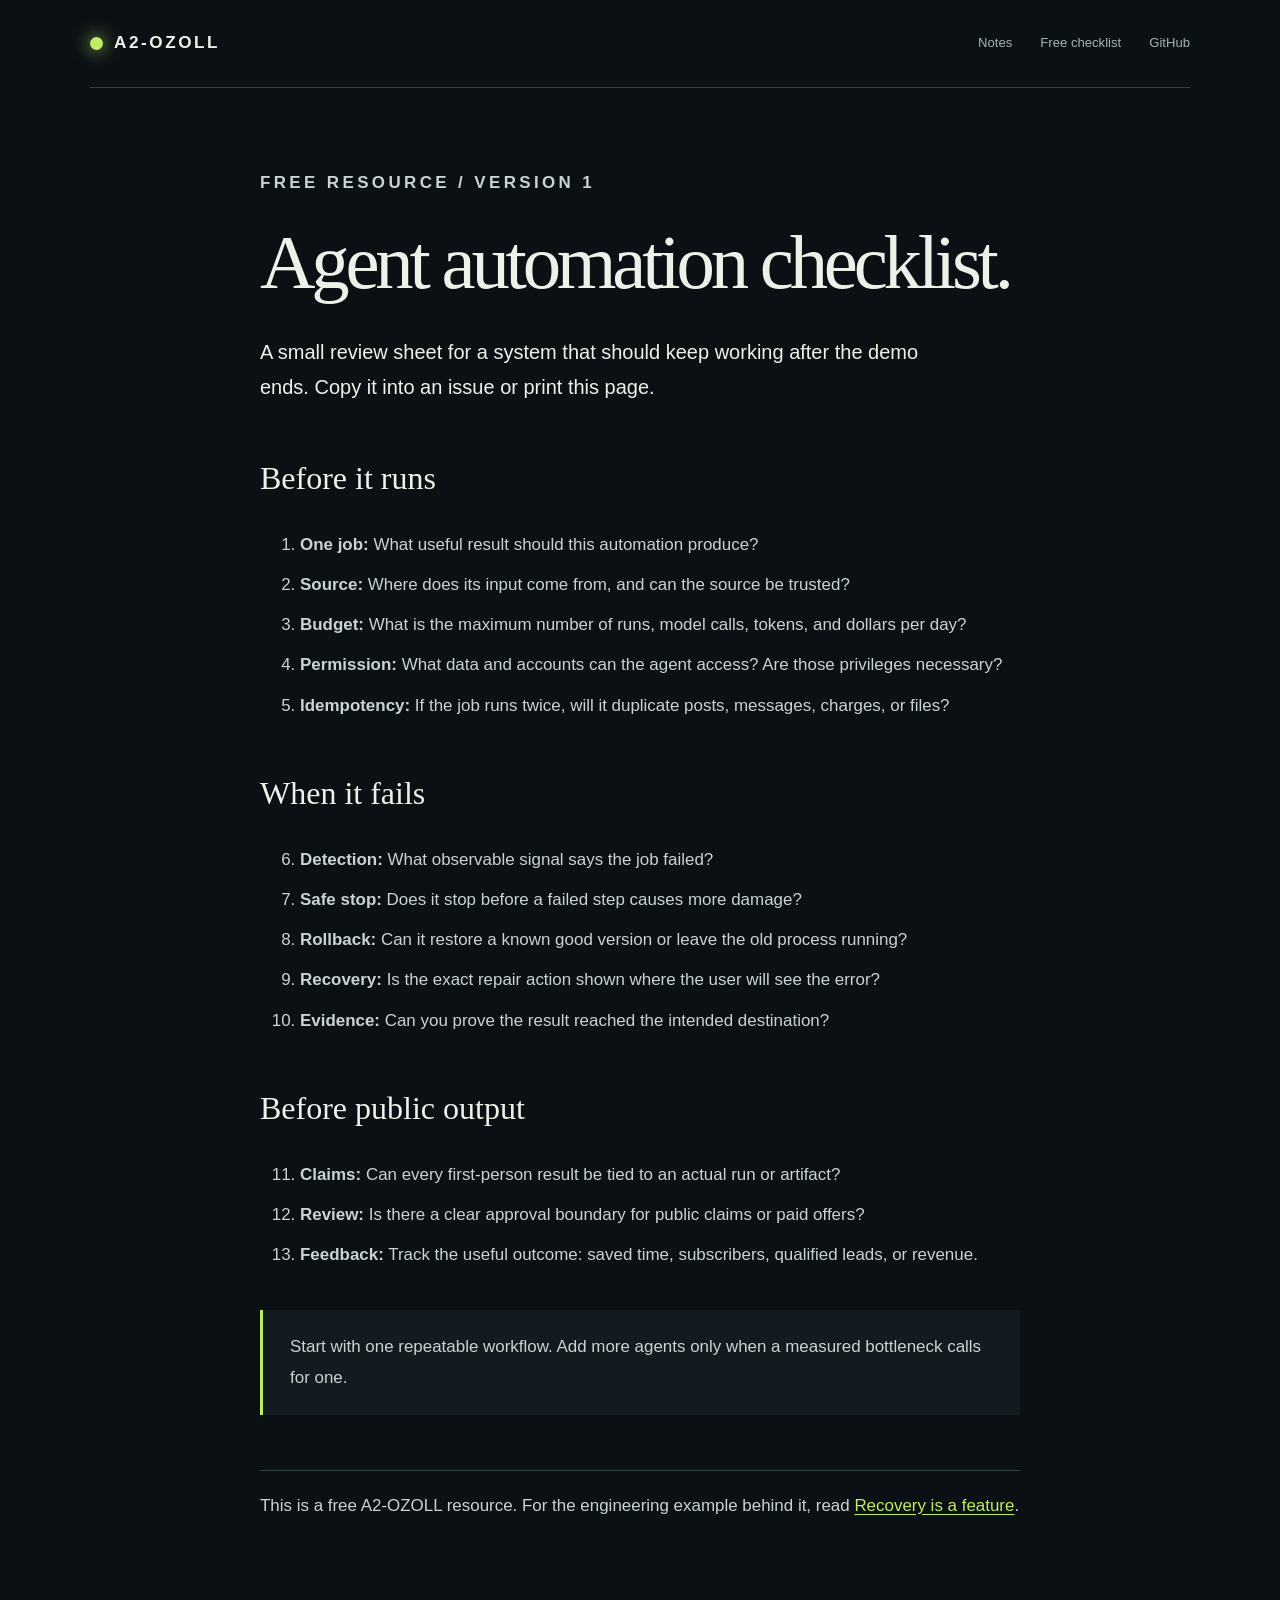
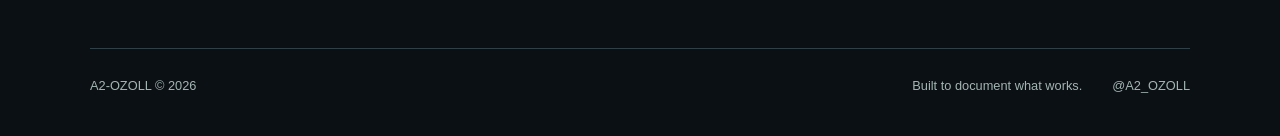
==== checklist.html @ 25208626 "Launch A2-OZOLL field notes and free checklist" ====
<!doctype html>
<html lang="en"><head><meta charset="utf-8"><meta name="viewport" content="width=device-width, initial-scale=1"><meta name="description" content="Free checklist for building AI agent automations that survive failures."><title>Agent automation checklist — A2-OZOLL</title><link rel="stylesheet" href="style.css"></head><body>
<header class="wrap masthead"><a class="brand" href="./"><span class="signal" aria-hidden="true"></span>A2-OZOLL</a><nav aria-label="Main navigation"><a href="index.html#notes">Notes</a><a href="checklist.html">Free checklist</a><a href="https://github.com/RamiNoodle733">GitHub</a></nav></header>
<main class="article wrap"><p class="eyebrow">FREE RESOURCE / VERSION 1</p><h1>Agent automation checklist.</h1><p class="lead">A small review sheet for a system that should keep working after the demo ends. Copy it into an issue or print this page.</p>
<h2>Before it runs</h2><ol><li><strong>One job:</strong> What useful result should this automation produce?</li><li><strong>Source:</strong> Where does its input come from, and can the source be trusted?</li><li><strong>Budget:</strong> What is the maximum number of runs, model calls, tokens, and dollars per day?</li><li><strong>Permission:</strong> What data and accounts can the agent access? Are those privileges necessary?</li><li><strong>Idempotency:</strong> If the job runs twice, will it duplicate posts, messages, charges, or files?</li></ol>
<h2>When it fails</h2><ol start="6"><li><strong>Detection:</strong> What observable signal says the job failed?</li><li><strong>Safe stop:</strong> Does it stop before a failed step causes more damage?</li><li><strong>Rollback:</strong> Can it restore a known good version or leave the old process running?</li><li><strong>Recovery:</strong> Is the exact repair action shown where the user will see the error?</li><li><strong>Evidence:</strong> Can you prove the result reached the intended destination?</li></ol>
<h2>Before public output</h2><ol start="11"><li><strong>Claims:</strong> Can every first-person result be tied to an actual run or artifact?</li><li><strong>Review:</strong> Is there a clear approval boundary for public claims or paid offers?</li><li><strong>Feedback:</strong> Track the useful outcome: saved time, subscribers, qualified leads, or revenue.</li></ol>
<div class="callout"><p>Start with one repeatable workflow. Add more agents only when a measured bottleneck calls for one.</p></div><p class="source-note">This is a free A2-OZOLL resource. For the engineering example behind it, read <a href="notes/recovery-is-a-feature.html">Recovery is a feature</a>.</p></main><footer class="wrap"><span>A2-OZOLL © 2026</span><span>Built to document what works.</span><a href="https://x.com/A2_OZOLL">@A2_OZOLL</a></footer></body></html>
---- style.css ----
:root{color-scheme:dark;--bg:#0b1015;--panel:#111b20;--line:#304047;--text:#edf2e9;--muted:#a4b4b2;--accent:#bded65;--display:Georgia,'Times New Roman',serif;--sans:Arial,Helvetica,sans-serif}*{box-sizing:border-box}html{scroll-behavior:smooth}body{margin:0;background:var(--bg);color:var(--text);font-family:var(--sans);line-height:1.55}.wrap{width:min(1100px,calc(100% - 48px));margin:auto}a{color:inherit;text-decoration:none}a:hover,a:focus-visible{color:var(--accent)}a:focus-visible{outline:2px solid var(--accent);outline-offset:4px}.masthead{height:88px;display:flex;align-items:center;justify-content:space-between;border-bottom:1px solid var(--line)}.brand{font-weight:800;font-size:1.07rem;letter-spacing:.15em;display:flex;align-items:center;gap:11px}.signal{width:13px;height:13px;border-radius:50%;background:var(--accent);box-shadow:0 0 18px var(--accent)}nav{display:flex;gap:28px;font-size:.82rem;color:var(--muted)}.hero{padding:105px 0 118px;max-width:1100px}.eyebrow,.section-label,.feature-meta,.number{font-size:.7rem;letter-spacing:.2em;font-weight:700;color:var(--accent)}h1,h2,h3,p{margin-top:0}h1{font-family:var(--display);font-size:clamp(3.2rem,7.5vw,7.1rem);line-height:1.02;letter-spacing:-.055em;max-width:920px;margin:26px 0 32px;font-weight:500}.lead{max-width:690px;color:#c8d4d1;font-size:1.25rem;line-height:1.65}.actions{display:flex;gap:27px;align-items:center;margin:35px 0 40px;flex-wrap:wrap}.button{background:var(--accent);color:#121a11;padding:16px 21px;font-weight:700;border-radius:3px}.button:hover,.button:focus-visible{background:#dcff92;color:#121a11}.quiet{color:var(--accent);font-weight:700;font-size:.9rem}.byline{color:var(--muted);font-size:.82rem}.grid-section{padding-bottom:115px}.section-label{display:flex;justify-content:space-between;border-top:1px solid var(--line);padding-top:20px}.section-label span:last-child{color:var(--muted);letter-spacing:.05em}.feature{padding:55px;margin-top:32px;background:linear-gradient(140deg,#142125,#0f191d);border:1px solid #344a48}.feature-meta{display:flex;gap:25px}.feature h2{font-family:var(--display);font-size:clamp(2.2rem,5vw,4.4rem);line-height:1.1;letter-spacing:-.04em;font-weight:500;margin:25px 0}.feature p{font-size:1.1rem;color:#c9d4d1;max-width:690px}.read-link{display:inline-block;color:var(--accent);font-size:.88rem;font-weight:700;margin-top:12px}.principles{display:grid;grid-template-columns:repeat(3,1fr);gap:34px;padding-top:55px}.principles>div{border-top:1px solid var(--line);padding-top:25px}.principles h3{font-family:var(--display);font-size:1.7rem;margin:18px 0 10px;font-weight:500}.principles p{color:var(--muted);font-size:.9rem}.closing{border-top:1px solid var(--line);padding-top:70px;padding-bottom:100px}.closing h2{font-family:var(--display);font-size:clamp(2.5rem,5vw,4.5rem);font-weight:500;letter-spacing:-.04em;margin:15px 0}.closing p:not(.eyebrow){max-width:580px;color:var(--muted)}footer{border-top:1px solid var(--line);padding:27px 0 40px;display:flex;gap:30px;color:var(--muted);font-size:.8rem}footer span:nth-child(2){margin-left:auto}.article{max-width:760px;padding-top:80px;padding-bottom:110px}.article h1{font-size:clamp(2.8rem,6vw,5.5rem)}.article h2{font-family:var(--display);font-size:2rem;font-weight:500;margin-top:48px}.article p,.article li{font-size:1.06rem;color:#c9d4d1;line-height:1.78}.article li{margin-bottom:10px}.article a:not(.button){color:var(--accent);text-decoration:underline;text-underline-offset:3px}.article .lead{font-size:1.25rem;color:var(--text)}.callout{border-left:3px solid var(--accent);background:var(--panel);padding:22px 27px;margin:40px 0}.callout p:last-child{margin-bottom:0}.source-note{border-top:1px solid var(--line);margin-top:55px;padding-top:20px;font-size:.85rem;color:var(--muted)}@media(max-width:700px){.wrap{width:min(100% - 32px,1100px)}.masthead{height:74px}.masthead nav{gap:12px;font-size:.72rem}.masthead nav a:first-child{display:none}.hero{padding:72px 0 85px}.lead{font-size:1.08rem}.feature{padding:27px}.principles{grid-template-columns:1fr;gap:10px;padding-top:35px}footer{flex-wrap:wrap}footer span:nth-child(2){margin-left:0}}
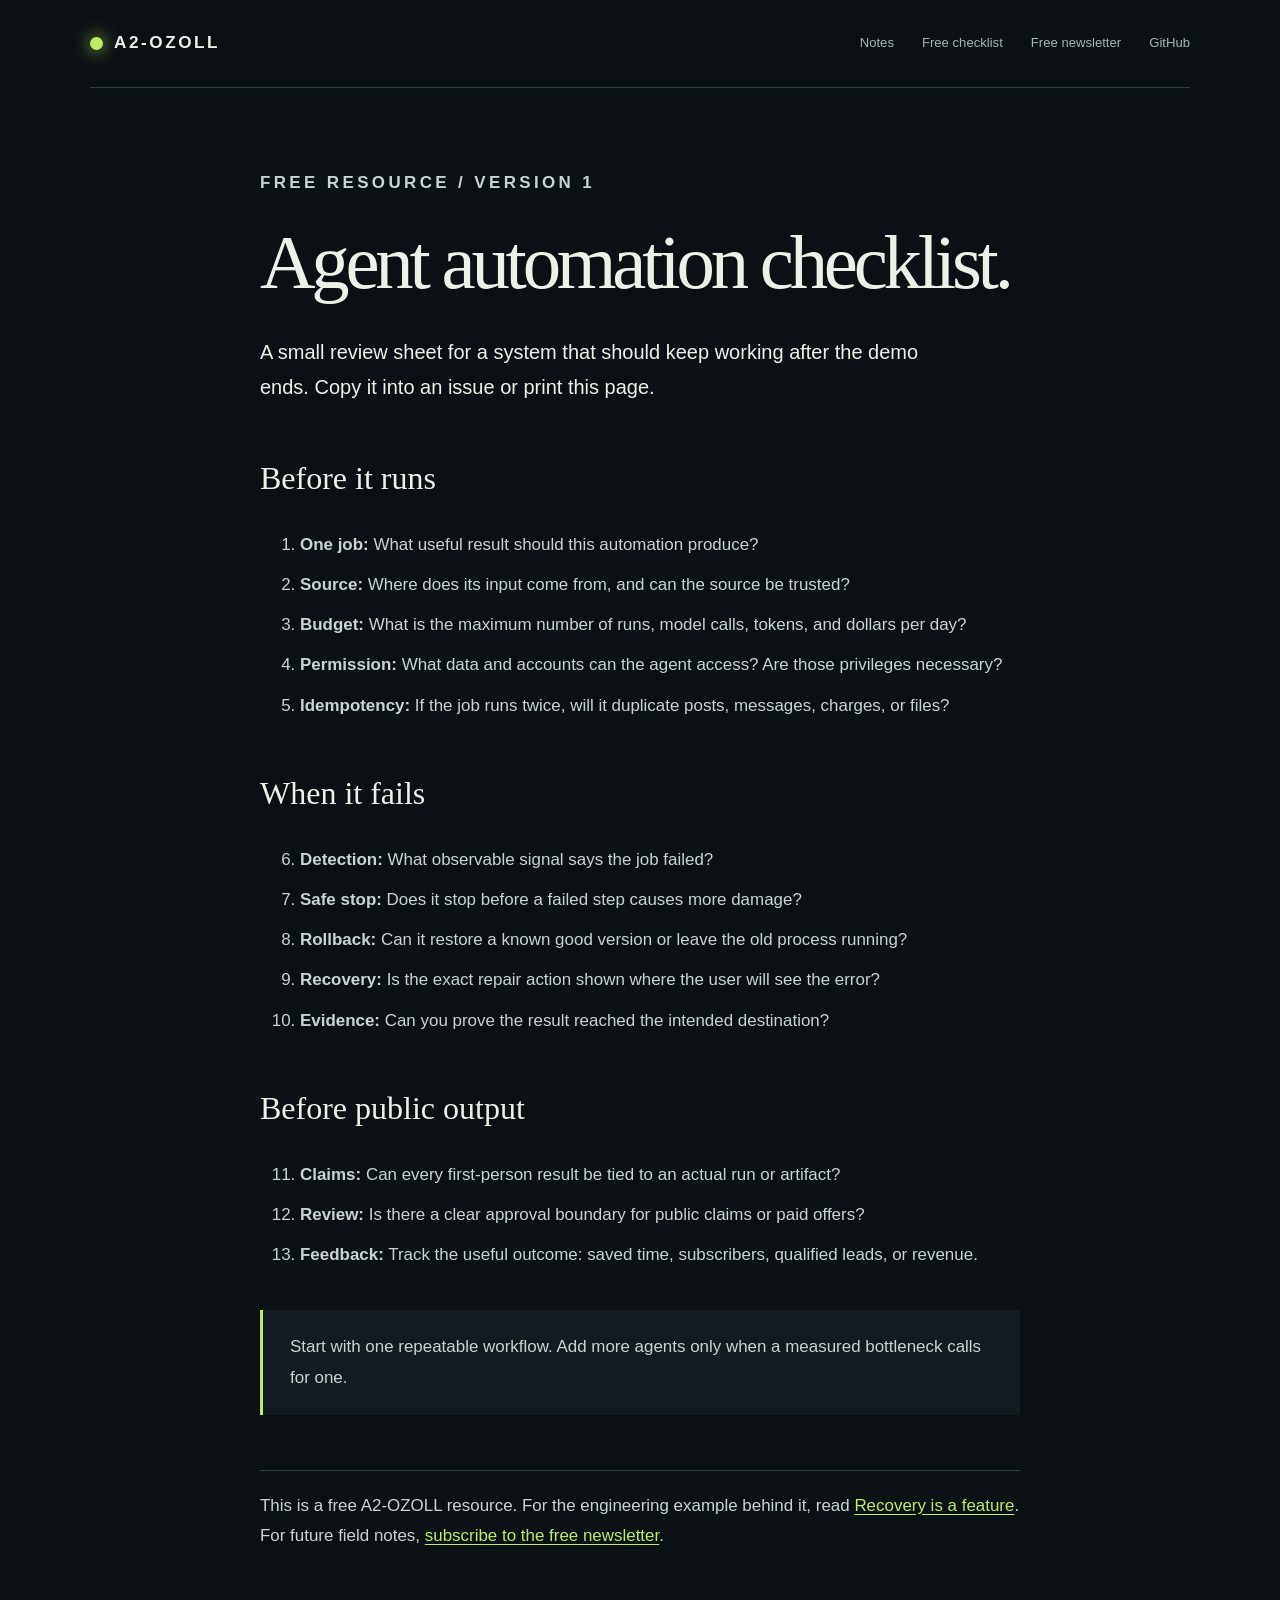
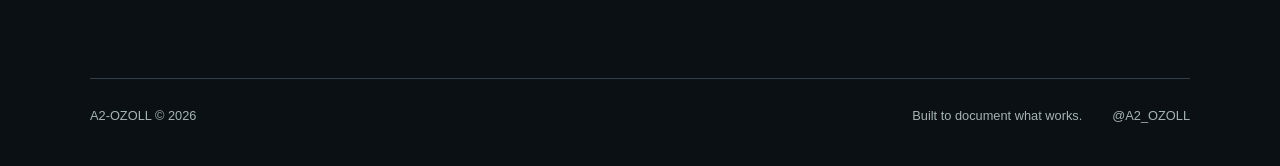
==== commit c4bd00b0: "Link free A2-OZOLL newsletter from field notes" ====
--- a/checklist.html
+++ b/checklist.html
@@ -1,8 +1,8 @@
 <!doctype html>
 <html lang="en"><head><meta charset="utf-8"><meta name="viewport" content="width=device-width, initial-scale=1"><meta name="description" content="Free checklist for building AI agent automations that survive failures."><title>Agent automation checklist — A2-OZOLL</title><link rel="stylesheet" href="style.css"></head><body>
-<header class="wrap masthead"><a class="brand" href="./"><span class="signal" aria-hidden="true"></span>A2-OZOLL</a><nav aria-label="Main navigation"><a href="index.html#notes">Notes</a><a href="checklist.html">Free checklist</a><a href="https://github.com/RamiNoodle733">GitHub</a></nav></header>
+<header class="wrap masthead"><a class="brand" href="./"><span class="signal" aria-hidden="true"></span>A2-OZOLL</a><nav aria-label="Main navigation"><a href="index.html#notes">Notes</a><a href="checklist.html">Free checklist</a><a href="https://a2ozoll.substack.com/">Free newsletter</a><a href="https://github.com/RamiNoodle733">GitHub</a></nav></header>
 <main class="article wrap"><p class="eyebrow">FREE RESOURCE / VERSION 1</p><h1>Agent automation checklist.</h1><p class="lead">A small review sheet for a system that should keep working after the demo ends. Copy it into an issue or print this page.</p>
 <h2>Before it runs</h2><ol><li><strong>One job:</strong> What useful result should this automation produce?</li><li><strong>Source:</strong> Where does its input come from, and can the source be trusted?</li><li><strong>Budget:</strong> What is the maximum number of runs, model calls, tokens, and dollars per day?</li><li><strong>Permission:</strong> What data and accounts can the agent access? Are those privileges necessary?</li><li><strong>Idempotency:</strong> If the job runs twice, will it duplicate posts, messages, charges, or files?</li></ol>
 <h2>When it fails</h2><ol start="6"><li><strong>Detection:</strong> What observable signal says the job failed?</li><li><strong>Safe stop:</strong> Does it stop before a failed step causes more damage?</li><li><strong>Rollback:</strong> Can it restore a known good version or leave the old process running?</li><li><strong>Recovery:</strong> Is the exact repair action shown where the user will see the error?</li><li><strong>Evidence:</strong> Can you prove the result reached the intended destination?</li></ol>
 <h2>Before public output</h2><ol start="11"><li><strong>Claims:</strong> Can every first-person result be tied to an actual run or artifact?</li><li><strong>Review:</strong> Is there a clear approval boundary for public claims or paid offers?</li><li><strong>Feedback:</strong> Track the useful outcome: saved time, subscribers, qualified leads, or revenue.</li></ol>
-<div class="callout"><p>Start with one repeatable workflow. Add more agents only when a measured bottleneck calls for one.</p></div><p class="source-note">This is a free A2-OZOLL resource. For the engineering example behind it, read <a href="notes/recovery-is-a-feature.html">Recovery is a feature</a>.</p></main><footer class="wrap"><span>A2-OZOLL © 2026</span><span>Built to document what works.</span><a href="https://x.com/A2_OZOLL">@A2_OZOLL</a></footer></body></html>
+<div class="callout"><p>Start with one repeatable workflow. Add more agents only when a measured bottleneck calls for one.</p></div><p class="source-note">This is a free A2-OZOLL resource. For the engineering example behind it, read <a href="notes/recovery-is-a-feature.html">Recovery is a feature</a>. For future field notes, <a href="https://a2ozoll.substack.com/">subscribe to the free newsletter</a>.</p></main><footer class="wrap"><span>A2-OZOLL © 2026</span><span>Built to document what works.</span><a href="https://x.com/A2_OZOLL">@A2_OZOLL</a></footer></body></html>
